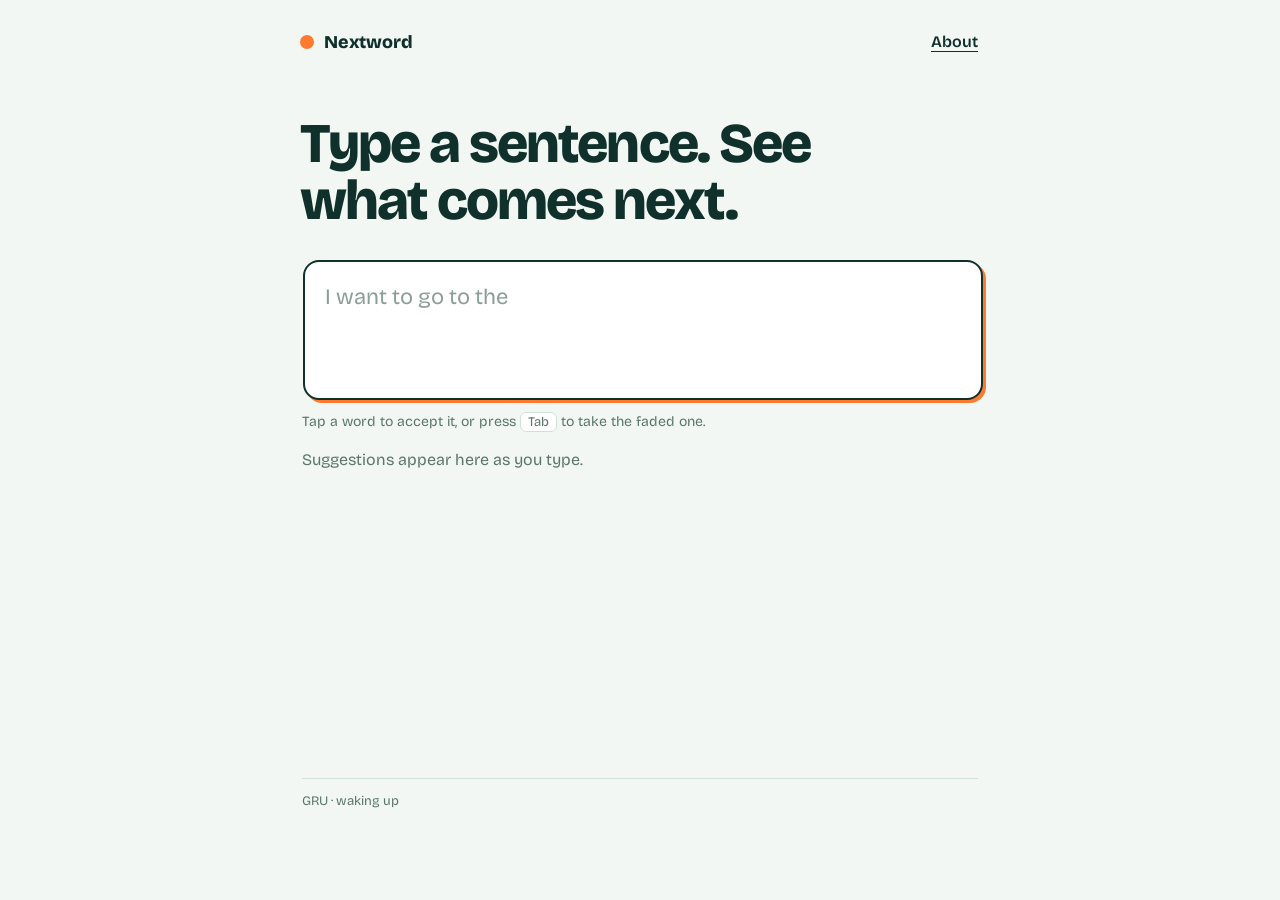
==== frontend/index.html @ f1eef6aa "Restore static and templates folders" ====
<!doctype html>
<html lang="en">
<head>
  <meta charset="utf-8">
  <meta name="viewport" content="width=device-width, initial-scale=1, viewport-fit=cover">
  <meta name="theme-color" content="#f2f7f4">
  <title>Next Word Predictor</title>
  <meta name="description" content="Type a sentence and see the words a GRU language model thinks come next.">
  <link rel="preconnect" href="https://fonts.googleapis.com">
  <link rel="preconnect" href="https://fonts.gstatic.com" crossorigin>
  <link href="https://fonts.googleapis.com/css2?family=Bricolage+Grotesque:wght@400;500;600;800&display=swap" rel="stylesheet">
  <link rel="stylesheet" href="style.css">
</head>
<body>
  <div class="wrap">
    <header class="top">
      <span class="brand">Nextword</span>
      <button id="aboutBtn" class="link-btn" type="button">About</button>
    </header>

    <main>
      <h1>Type a sentence. See what comes next.</h1>

      <label class="sr-only" for="editor">Your text</label>
      <div class="field">
        <div id="mirror" class="mirror" aria-hidden="true"></div>
        <textarea id="editor" rows="3" maxlength="500" placeholder="I want to go to the" autofocus spellcheck="false" autocomplete="off"></textarea>
      </div>
      <p class="hint">Tap a word to accept it<span class="tab-only">, or press <kbd>Tab</kbd> to take the faded one</span>.</p>

      <div id="list" class="list" role="listbox" aria-label="Suggested words" aria-live="polite">
        <p class="msg">Suggestions appear here as you type.</p>
      </div>

      <p class="status" id="status">GRU</p>
    </main>
  </div>

  <dialog id="about" aria-labelledby="about-title">
    <h2 id="about-title">About</h2>
    <p>Nextword suggests the next word as you type, like a phone keyboard. A GRU neural network trained on blogs, news and tweets from the SwiftKey corpus ranks the most likely words.</p>
    <p>If you stop in the middle of a word, it suggests ways to finish it instead.</p>
    <p><a href="https://github.com/Subinthapa2092/next-word-prediction" target="_blank" rel="noopener">See the code on GitHub</a></p>
    <button id="aboutClose" type="button">Close</button>
  </dialog>

  <script>window.API_BASE = "https://YOUR_HF_USERNAME-next-word-prediction.hf.space";</script>
  <script src="app.js" defer></script>
</body>
</html>
---- frontend/style.css ----
:root {
  --paper: #f2f7f4; --surface: #ffffff; --ink: #10302b; --muted: #5b756d; --line: #cfe0d8;
  --accent: #ff7a2f; --track: #dbe8e1; --fill: #8fb3a3;
  --font: "Bricolage Grotesque", system-ui, -apple-system, "Segoe UI", sans-serif;
}
:root:not([data-theme="light"]) { color-scheme: light dark; }
@media (prefers-color-scheme: dark) {
  :root:not([data-theme="light"]) {
    --paper: #0d1f1c; --surface: #132a26; --ink: #e4f1eb; --muted: #8fb0a5; --line: #23413a;
    --accent: #ff9150; --track: #1c3832; --fill: #4f7b6c;
  }
}
* { box-sizing: border-box; }
html, body { margin: 0; }
body { min-height: 100%; background: var(--paper); color: var(--ink); font-family: var(--font); -webkit-font-smoothing: antialiased; }
.sr-only { position: absolute; width: 1px; height: 1px; overflow: hidden; clip: rect(0 0 0 0); white-space: nowrap; }
button { font-family: inherit; color: inherit; }
:focus-visible { outline: 3px solid var(--accent); outline-offset: 3px; }

.wrap { max-width: 720px; margin: 0 auto; padding: calc(24px + env(safe-area-inset-top, 0px)) 20px calc(48px + env(safe-area-inset-bottom, 0px)); }
.top { display: flex; align-items: center; justify-content: space-between; }
.brand { display: inline-flex; align-items: center; gap: 10px; font-size: 18px; font-weight: 800; letter-spacing: -0.01em; }
.brand::before { content: ""; width: 14px; height: 14px; border-radius: 50%; background: var(--accent); }
.link-btn { padding: 8px 2px; border: 0; background: none; font-size: 16px; font-weight: 600; text-decoration: underline; text-underline-offset: 4px; cursor: pointer; }

h1 { max-width: 15ch; margin: 56px 0 28px; font-size: clamp(34px, 8vw, 56px); line-height: 1.02; font-weight: 800; letter-spacing: -0.035em; }

/* editor with the faded top suggestion drawn after the typed text */
.field { position: relative; background: var(--surface); border: 2px solid var(--ink); border-radius: 16px; box-shadow: 6px 6px 0 var(--accent); transition: box-shadow .15s, transform .15s; }
.field:focus-within { box-shadow: 3px 3px 0 var(--accent); transform: translate(3px, 3px); }
.mirror, #editor {
  display: block; width: 100%; margin: 0; padding: 20px; border: 0; border-radius: 14px;
  font: 500 22px/1.45 var(--font); letter-spacing: normal; white-space: pre-wrap; overflow-wrap: break-word; word-break: normal;
}
.mirror { position: absolute; inset: 0; overflow: hidden; color: transparent; pointer-events: none; }
.ghost { color: var(--accent); opacity: .7; }
#editor { position: relative; min-height: 132px; background: transparent; color: var(--ink); caret-color: var(--accent); resize: none; overflow: hidden; }
#editor:focus { outline: none; }
#editor::placeholder { color: var(--muted); opacity: .7; font-weight: 400; }
.hint { margin: 16px 2px 0; color: var(--muted); font-size: 14px; }
kbd { padding: 1px 7px; border: 1px solid var(--line); border-radius: 6px; background: var(--surface); font: inherit; font-size: 13px; }

/* ranked suggestions: word, relative bar, probability */
.list { margin-top: 20px; min-height: 300px; }
.msg { margin: 16px 2px; color: var(--muted); font-size: 16px; }
.msg.error { color: #c2410c; }
.row { display: grid; grid-template-columns: minmax(84px, 32%) 1fr 52px; align-items: center; gap: 16px; width: 100%; padding: 14px 6px; border: 0; border-bottom: 1px solid var(--line); background: none; text-align: left; font-size: 21px; font-weight: 600; cursor: pointer; }
.row:hover { background: color-mix(in srgb, var(--accent) 9%, transparent); }
.row .word { overflow-wrap: anywhere; }
.track { display: block; height: 10px; border-radius: 5px; background: var(--track); overflow: hidden; }
.bar { display: block; height: 100%; border-radius: 5px; background: var(--fill); transition: width .3s ease; }
.row.top .bar { background: var(--accent); }
.row.top .word { font-weight: 800; }
.pct { color: var(--muted); font-size: 15px; font-weight: 500; text-align: right; font-variant-numeric: tabular-nums; }

.status { margin: 28px 2px 0; padding-top: 14px; border-top: 1px solid var(--line); color: var(--muted); font-size: 13px; }

dialog { width: calc(100% - 32px); max-width: 440px; padding: 24px; border: 2px solid var(--ink); border-radius: 16px; background: var(--surface); color: var(--ink); box-shadow: 6px 6px 0 var(--accent); }
dialog::backdrop { background: rgba(0, 0, 0, .45); }
dialog h2 { margin: 0 0 12px; font-size: 24px; font-weight: 800; letter-spacing: -0.02em; }
dialog p { margin: 0 0 12px; line-height: 1.55; font-size: 16px; }
dialog a { color: inherit; text-underline-offset: 3px; }
#aboutClose { display: block; margin: 16px 0 0 auto; padding: 10px 18px; border: 2px solid var(--ink); border-radius: 10px; background: var(--ink); color: var(--surface); font-size: 15px; font-weight: 600; cursor: pointer; }

@media (max-width: 520px) {
  .wrap { padding-left: 16px; padding-right: 16px; }
  h1 { margin: 40px 0 22px; }
  .mirror, #editor { font-size: 20px; padding: 16px; }
  .row { grid-template-columns: minmax(72px, 36%) 1fr 46px; gap: 12px; font-size: 19px; }
}
@media (hover: none) { .tab-only { display: none; } }
@media (prefers-reduced-motion: reduce) { * { transition: none !important; } }
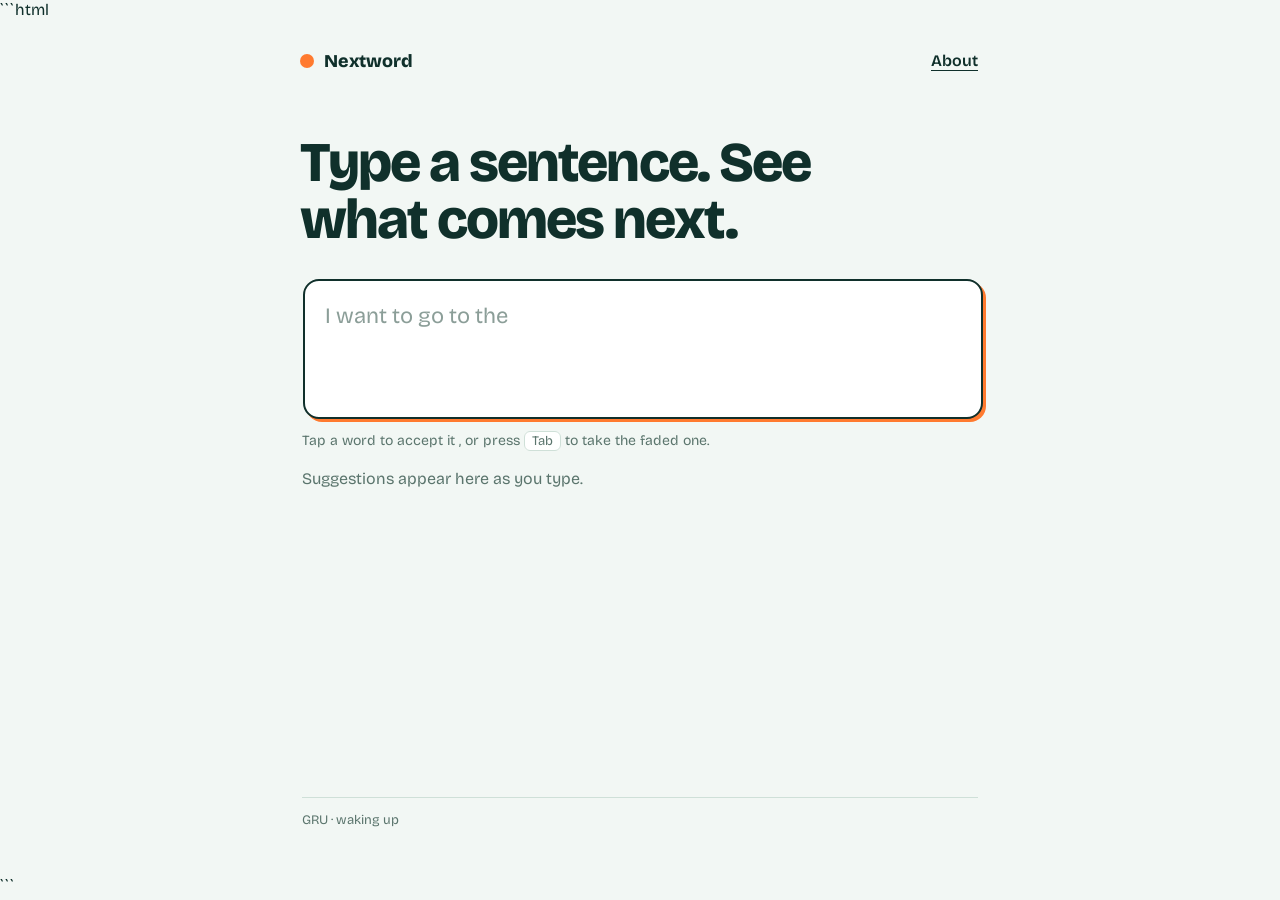
==== commit 12982cd2: "Connect frontend to Render backend" ====
--- a/frontend/index.html
+++ b/frontend/index.html
@@ -1,4 +1,4 @@
-<!doctype html>
+<!-- <!doctype html>
 <html lang="en">
 <head>
   <meta charset="utf-8">
@@ -47,4 +47,101 @@
   <script>window.API_BASE = "https://YOUR_HF_USERNAME-next-word-prediction.hf.space";</script>
   <script src="app.js" defer></script>
 </body>
+</html> -->
+```html
+<!doctype html>
+<html lang="en">
+<head>
+  <meta charset="utf-8">
+  <meta name="viewport" content="width=device-width, initial-scale=1, viewport-fit=cover">
+  <meta name="theme-color" content="#f2f7f4">
+  <title>Next Word Predictor</title>
+  <meta name="description" content="Type a sentence and see the words a GRU language model thinks come next.">
+
+  <link rel="preconnect" href="https://fonts.googleapis.com">
+  <link rel="preconnect" href="https://fonts.gstatic.com" crossorigin>
+  <link href="https://fonts.googleapis.com/css2?family=Bricolage+Grotesque:wght@400;500;600;800&display=swap" rel="stylesheet">
+
+  <link rel="stylesheet" href="style.css">
+</head>
+
+<body>
+  <div class="wrap">
+    <header class="top">
+      <span class="brand">Nextword</span>
+      <button id="aboutBtn" class="link-btn" type="button">About</button>
+    </header>
+
+    <main>
+      <h1>Type a sentence. See what comes next.</h1>
+
+      <label class="sr-only" for="editor">Your text</label>
+
+      <div class="field">
+        <div id="mirror" class="mirror" aria-hidden="true"></div>
+
+        <textarea
+          id="editor"
+          rows="3"
+          maxlength="500"
+          placeholder="I want to go to the"
+          autofocus
+          spellcheck="false"
+          autocomplete="off"
+        ></textarea>
+      </div>
+
+      <p class="hint">
+        Tap a word to accept it
+        <span class="tab-only">, or press <kbd>Tab</kbd> to take the faded one</span>.
+      </p>
+
+      <div
+        id="list"
+        class="list"
+        role="listbox"
+        aria-label="Suggested words"
+        aria-live="polite"
+      >
+        <p class="msg">Suggestions appear here as you type.</p>
+      </div>
+
+      <p class="status" id="status">GRU</p>
+    </main>
+  </div>
+
+  <dialog id="about" aria-labelledby="about-title">
+    <h2 id="about-title">About</h2>
+
+    <p>
+      Nextword suggests the next word as you type, like a phone keyboard.
+      A GRU neural network trained on blogs, news and tweets from the
+      SwiftKey corpus ranks the most likely words.
+    </p>
+
+    <p>
+      If you stop in the middle of a word, it suggests ways to finish it instead.
+    </p>
+
+    <p>
+      <a
+        href="https://github.com/Subinthapa2092/next-word-prediction"
+        target="_blank"
+        rel="noopener"
+      >
+        See the code on GitHub
+      </a>
+    </p>
+
+    <button id="aboutClose" type="button">Close</button>
+  </dialog>
+
+  <!-- Render backend -->
+  <script>
+    window.API_BASE = "https://next-word-prediction-f3tv.onrender.com";
+  </script>
+
+  <script src="app.js" defer></script>
+</body>
 </html>
+```
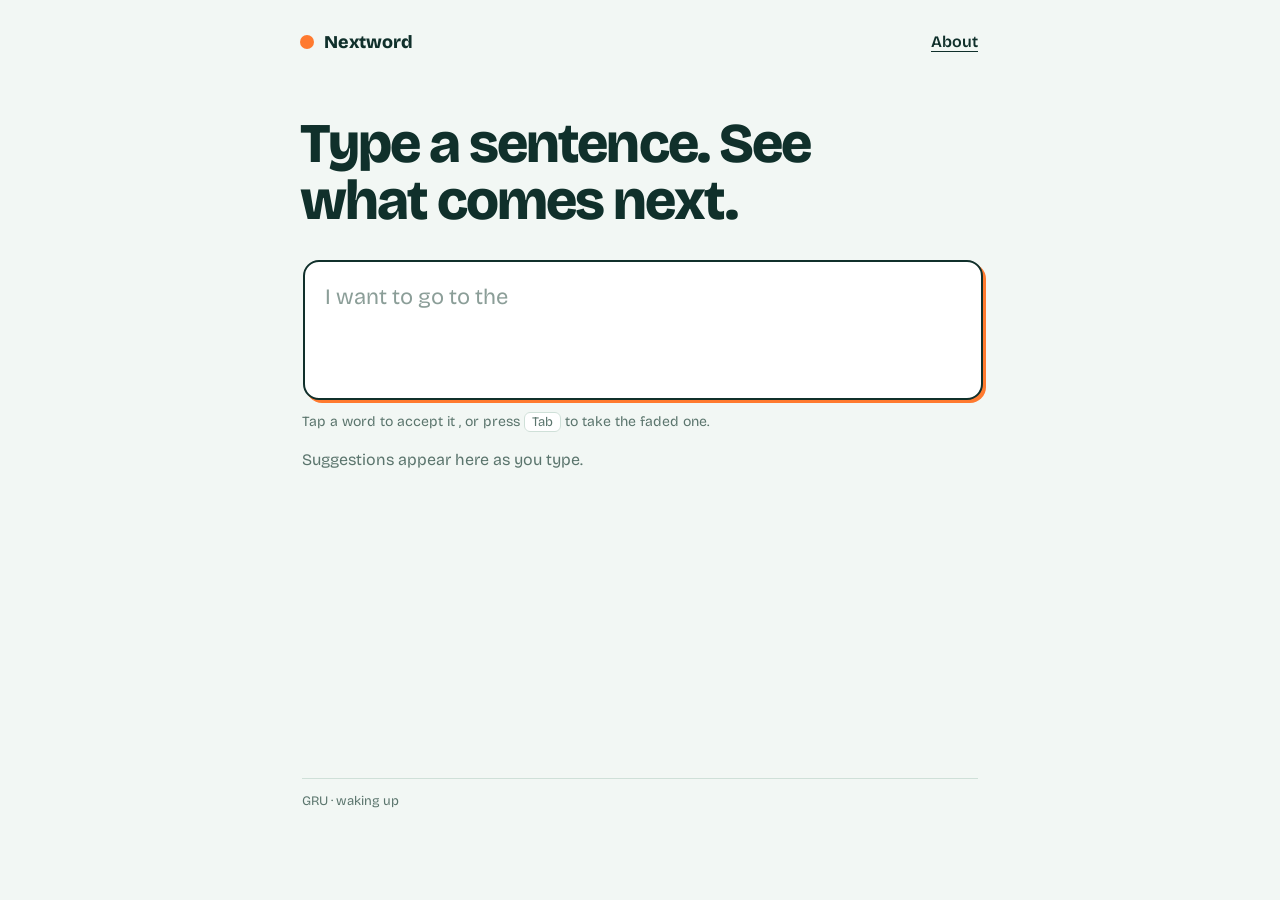
==== commit 9c2c622c: "updated the file" ====
--- a/frontend/index.html
+++ b/frontend/index.html
@@ -48,7 +48,6 @@
   <script src="app.js" defer></script>
 </body>
 </html> -->
-```html
 <!doctype html>
 <html lang="en">
 <head>
@@ -144,4 +143,3 @@
   <script src="app.js" defer></script>
 </body>
 </html>
-```
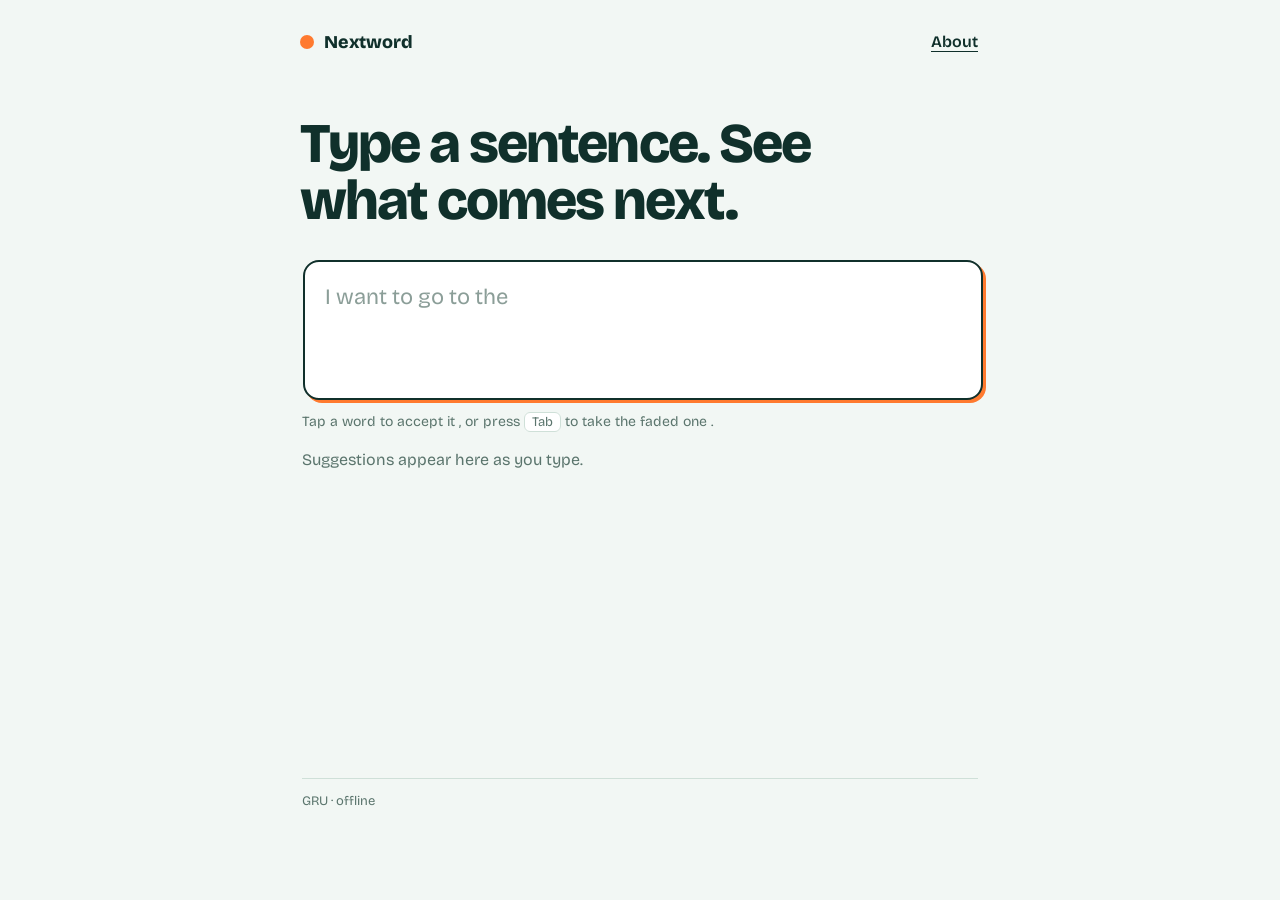
==== commit 9d9fb60e: "updated the reamde file" ====
--- a/frontend/index.html
+++ b/frontend/index.html
@@ -1,53 +1,4 @@
-<!-- <!doctype html>
-<html lang="en">
-<head>
-  <meta charset="utf-8">
-  <meta name="viewport" content="width=device-width, initial-scale=1, viewport-fit=cover">
-  <meta name="theme-color" content="#f2f7f4">
-  <title>Next Word Predictor</title>
-  <meta name="description" content="Type a sentence and see the words a GRU language model thinks come next.">
-  <link rel="preconnect" href="https://fonts.googleapis.com">
-  <link rel="preconnect" href="https://fonts.gstatic.com" crossorigin>
-  <link href="https://fonts.googleapis.com/css2?family=Bricolage+Grotesque:wght@400;500;600;800&display=swap" rel="stylesheet">
-  <link rel="stylesheet" href="style.css">
-</head>
-<body>
-  <div class="wrap">
-    <header class="top">
-      <span class="brand">Nextword</span>
-      <button id="aboutBtn" class="link-btn" type="button">About</button>
-    </header>
-
-    <main>
-      <h1>Type a sentence. See what comes next.</h1>
-
-      <label class="sr-only" for="editor">Your text</label>
-      <div class="field">
-        <div id="mirror" class="mirror" aria-hidden="true"></div>
-        <textarea id="editor" rows="3" maxlength="500" placeholder="I want to go to the" autofocus spellcheck="false" autocomplete="off"></textarea>
-      </div>
-      <p class="hint">Tap a word to accept it<span class="tab-only">, or press <kbd>Tab</kbd> to take the faded one</span>.</p>
-
-      <div id="list" class="list" role="listbox" aria-label="Suggested words" aria-live="polite">
-        <p class="msg">Suggestions appear here as you type.</p>
-      </div>
-
-      <p class="status" id="status">GRU</p>
-    </main>
-  </div>
-
-  <dialog id="about" aria-labelledby="about-title">
-    <h2 id="about-title">About</h2>
-    <p>Nextword suggests the next word as you type, like a phone keyboard. A GRU neural network trained on blogs, news and tweets from the SwiftKey corpus ranks the most likely words.</p>
-    <p>If you stop in the middle of a word, it suggests ways to finish it instead.</p>
-    <p><a href="https://github.com/Subinthapa2092/next-word-prediction" target="_blank" rel="noopener">See the code on GitHub</a></p>
-    <button id="aboutClose" type="button">Close</button>
-  </dialog>
-
-  <script>window.API_BASE = "https://YOUR_HF_USERNAME-next-word-prediction.hf.space";</script>
-  <script src="app.js" defer></script>
-</body>
-</html> -->
+<!-- 
 <!doctype html>
 <html lang="en">
 <head>
@@ -135,6 +86,125 @@
     <button id="aboutClose" type="button">Close</button>
   </dialog>
 
+  Render backend -->
+  <!-- <script>
+    window.API_BASE = "https://next-word-prediction-f3tv.onrender.com";
+  </script>
+
+  <script src="app.js" defer></script>
+</body>
+</html> -->
+<!doctype html>
+<html lang="en">
+<head>
+  <meta charset="utf-8">
+  <meta name="viewport" content="width=device-width, initial-scale=1, viewport-fit=cover">
+
+  <meta name="theme-color" content="#f2f7f4">
+
+  <title>Next Word Predictor</title>
+
+  <meta
+    name="description"
+    content="Type a sentence and see what comes next with a live GRU-powered next-word predictor."
+  >
+
+  <!-- Social / WhatsApp preview -->
+  <meta property="og:title" content="Next Word Predictor">
+  <meta
+    property="og:description"
+    content="Try the live next-word predictor and see what word comes next."
+  >
+  <meta
+    property="og:url"
+    content="https://next-word-prediction-frontend.vercel.app/"
+  >
+  <meta property="og:type" content="website">
+
+  <link rel="preconnect" href="https://fonts.googleapis.com">
+  <link rel="preconnect" href="https://fonts.gstatic.com" crossorigin>
+
+  <link
+    href="https://fonts.googleapis.com/css2?family=Bricolage+Grotesque:wght@400;500;600;800&display=swap"
+    rel="stylesheet"
+  >
+
+  <link rel="stylesheet" href="style.css">
+</head>
+
+<body>
+  <div class="wrap">
+    <header class="top">
+      <span class="brand">Nextword</span>
+      <button id="aboutBtn" class="link-btn" type="button">About</button>
+    </header>
+
+    <main>
+      <h1>Type a sentence. See what comes next.</h1>
+
+      <label class="sr-only" for="editor">Your text</label>
+
+      <div class="field">
+        <div id="mirror" class="mirror" aria-hidden="true"></div>
+
+        <textarea
+          id="editor"
+          rows="3"
+          maxlength="500"
+          placeholder="I want to go to the"
+          autofocus
+          spellcheck="false"
+          autocomplete="off"
+        ></textarea>
+      </div>
+
+      <p class="hint">
+        Tap a word to accept it
+        <span class="tab-only">
+          , or press <kbd>Tab</kbd> to take the faded one
+        </span>.
+      </p>
+
+      <div
+        id="list"
+        class="list"
+        role="listbox"
+        aria-label="Suggested words"
+        aria-live="polite"
+      >
+        <p class="msg">Suggestions appear here as you type.</p>
+      </div>
+
+      <p class="status" id="status">GRU</p>
+    </main>
+  </div>
+
+  <dialog id="about" aria-labelledby="about-title">
+    <h2 id="about-title">About</h2>
+
+    <p>
+      Nextword suggests the next word as you type, like a phone keyboard.
+      A GRU neural network trained on blogs, news and tweets from the
+      SwiftKey corpus ranks the most likely words.
+    </p>
+
+    <p>
+      If you stop in the middle of a word, it suggests ways to finish it instead.
+    </p>
+
+    <p>
+      <a
+        href="https://github.com/Subinthapa2092/next-word-prediction"
+        target="_blank"
+        rel="noopener"
+      >
+        See the code on GitHub
+      </a>
+    </p>
+
+    <button id="aboutClose" type="button">Close</button>
+  </dialog>
+
   <!-- Render backend -->
   <script>
     window.API_BASE = "https://next-word-prediction-f3tv.onrender.com";
@@ -142,4 +212,4 @@
 
   <script src="app.js" defer></script>
 </body>
-</html>
+</html>
